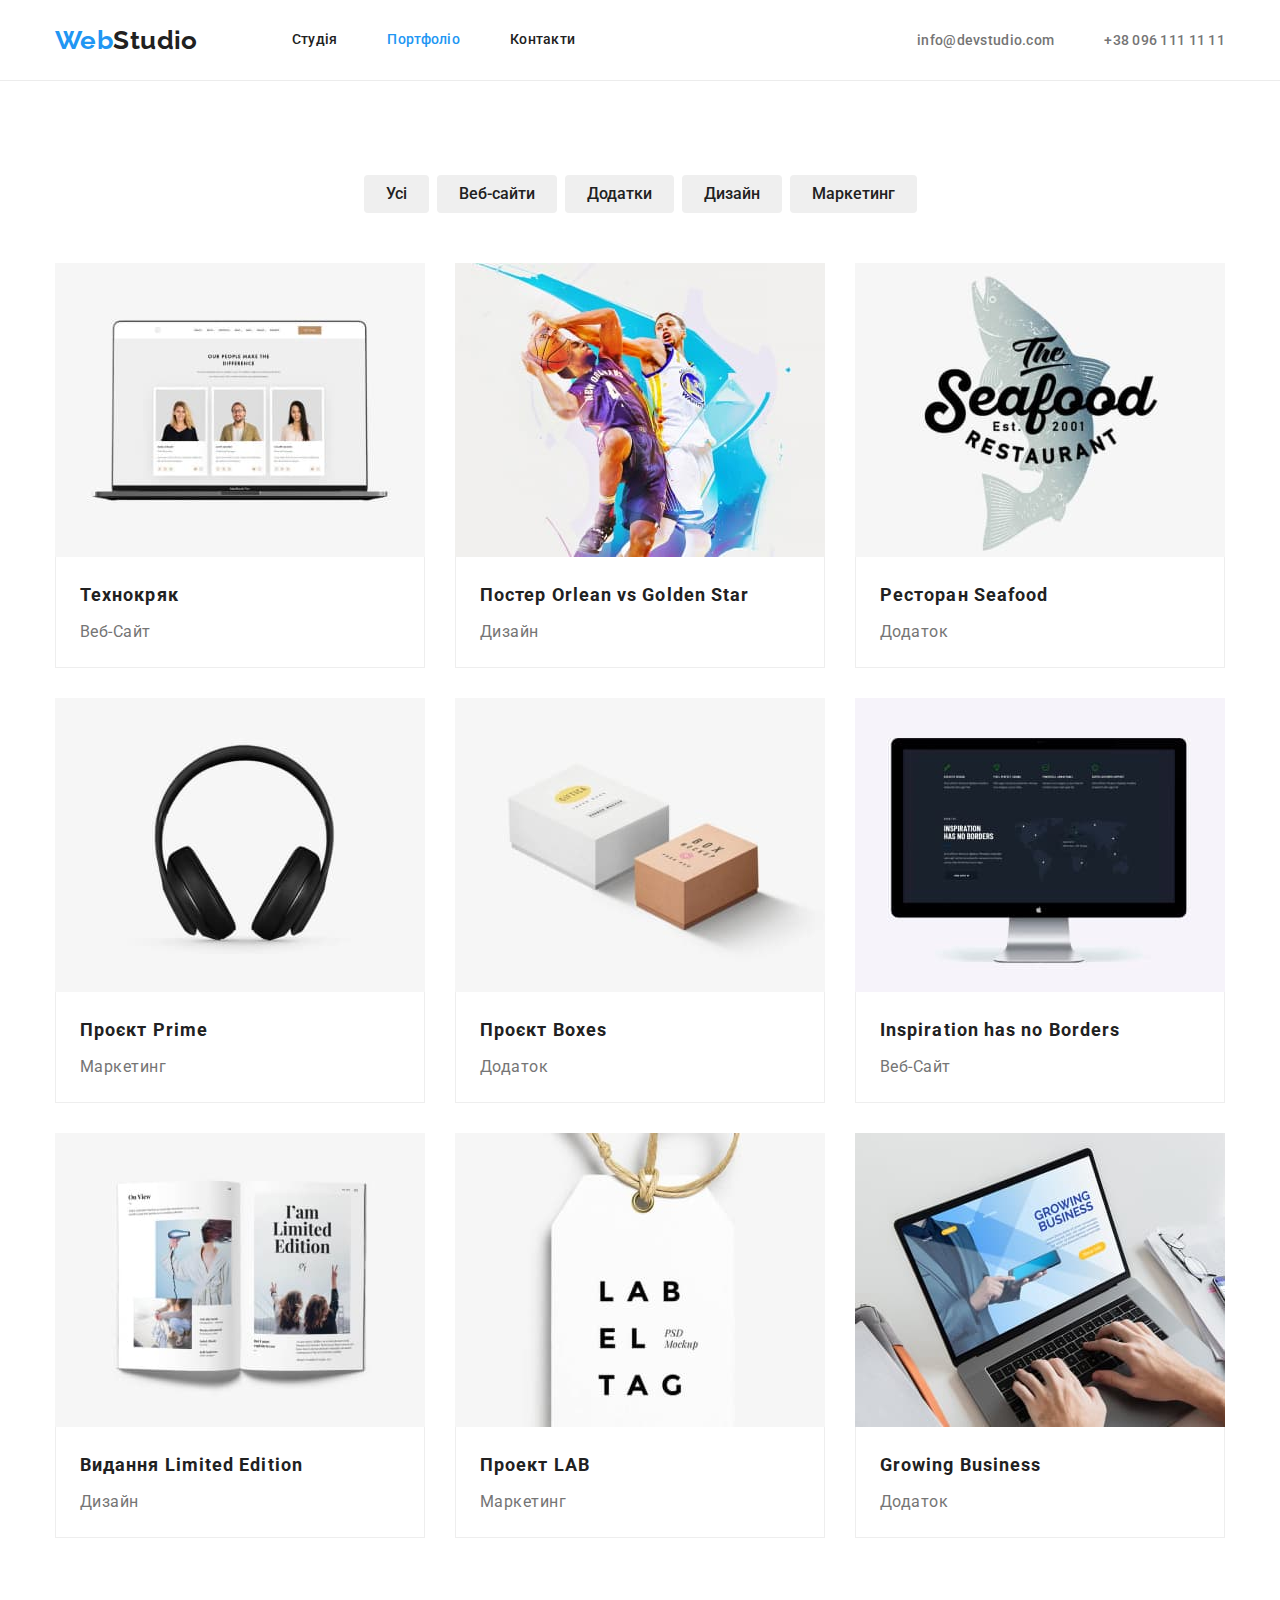
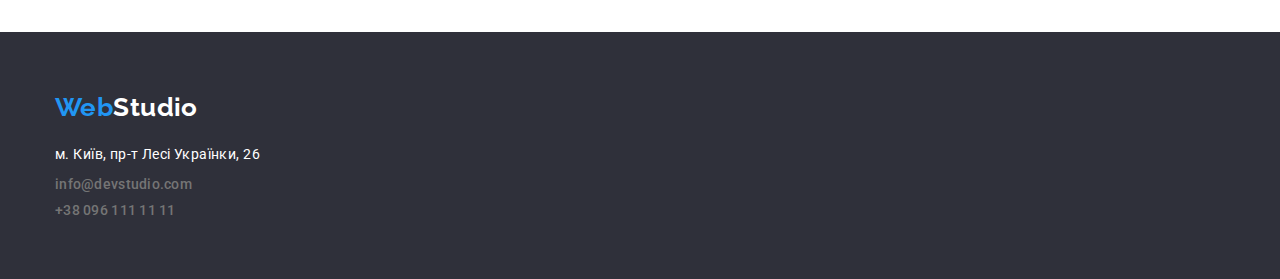
==== portfolio.html @ 371359d6 "переніс все з 3ї домашки" ====
<!DOCTYPE html>
<html lang="uk">
  <head>
    <meta charset="UTF-8" >
    <meta http-equiv="X-UA-Compatible" content="IE=edge" >
    <meta name="viewport" content="width=device-width, initial-scale=1.0" >
    <title>Портфоліо</title>
    <link
      rel="stylesheet"
      href="https://cdn.jsdelivr.net/npm/modern-normalize@1.1.0/modern-normalize.min.css"
    >
    <link rel="stylesheet" href="./css/styles.css" >
    <link rel="preconnect" href="https://fonts.googleapis.com" >
    <link rel="preconnect" href="https://fonts.gstatic.com" crossorigin >
    <link
      href="https://fonts.googleapis.com/css2?family=Raleway:wght@700&family=Roboto:wght@400;500;700;900&display=swap"
      rel="stylesheet"
    >
  </head>

  <body>
    <!--header-->
    <header class="page-header">
      <div class="container header-container">
        <nav class="page-nav">
          <a class="logo link" href="./index.html"
            >Web<span class="logo-black">Studio</span></a
          >
          <ul class="nav-list-menu list">
            <li class="menu-item">
              <a class="menu-link link" href="./index.html">студія</a>
            </li>
            <li class="menu-item">
              <a class="menu-link accent-color link" href="./portfolio.html"
                >портфоліо</a
              >
            </li>
            <li class="menu-item">
              <a class="menu-link link" href="">контакти</a>
            </li>
          </ul>
        </nav>
        <ul class="nav-contact-menu list">
          <li class="mail-item">
            <a class="mail-link link" href="mailto:info@devstudio.com"
              >info@devstudio.com</a
            >
          </li>
          <li class="phone-item">
            <a class="phone-number-link link" href="tel:+380961111111"
              >+38 096 111 11 11</a
            >
          </li>
        </ul>
      </div>
    </header>
    <!--main-->
    <main>
      <section class="section">
        <div class="container">
          <h1 class="visually-hidden">портфоліо</h1>
          <ul class="nav-list list">
            <li>
              <button class="nav-list-link" type="button">усі</button>
            </li>
            <li>
              <button class="nav-list-link" type="button">
                веб-<span class="text-trasform-none">сайти</span>
              </button>
            </li>
            <li>
              <button class="nav-list-link" type="button">додатки</button>
            </li>
            <li>
              <button class="nav-list-link" type="button">дизайн</button>
            </li>
            <li>
              <button class="nav-list-link" type="button">маркетинг</button>
            </li>
          </ul>
          <ul class="list-portfolio">
            <li class="item list">
              <a href="">
                <img
                  src="./images/img-portfolio/img1.jpg"
                  alt="ноутбук розробка"
                  width="370"
                >
                <div class="portfolio-description">
                  <h2 class="head-list">технокряк</h2>
                  <p class="paragraf-list">веб-сайт</p>
                </div>
              </a>
            </li>
            <li class="item list">
              <a href="">
                <img
                  src="./images/img-portfolio/img2.jpg"
                  alt="постер баскетбол"
                  width="370"
                >
                <div class="portfolio-description">
                  <h2 class="head-list">
                    постер<span lang="en">
                      orlean <span class="text-trasform-none">vs</span> golden
                      star</span
                    >
                  </h2>
                  <p class="paragraf-list">дизайн</p>
                </div>
              </a>
            </li>
            <li class="item list">
              <a href="">
                <img
                  src="./images/img-portfolio/img3.jpg"
                  alt="додаток ресторана"
                  width="370"
                >
                <div class="portfolio-description">
                  <h2 class="head-list">
                    ресторан <span lang="en"> seafood</span>
                  </h2>
                  <p class="paragraf-list">додаток</p>
                </div>
              </a>
            </li>
            <li class="item list">
              <a href="">
                <img
                  src="./images/img-portfolio/img4.jpg"
                  alt="навушники"
                  width="370"
                >
                <div class="portfolio-description">
                  <h2 class="head-list">
                    проєкт <span lang="en"> prime</span>
                  </h2>
                  <p class="paragraf-list">маркетинг</p>
                </div>
              </a>
            </li>
            <li class="item list">
              <a href="">
                <img
                  src="./images/img-portfolio/img5.jpg"
                  alt="дрібні коробочки"
                  width="370"
                >
                <div class="portfolio-description">
                  <h2 class="head-list">
                    проєкт <span lang="en"> boxes</span>
                  </h2>
                  <p class="paragraf-list">додаток</p>
                </div>
              </a>
            </li>
            <li class="item list">
              <a href="">
                <img
                  src="./images/img-portfolio/img6.jpg"
                  alt="монітор"
                  width="370"
                >
                <div class="portfolio-description">
                  <h2 class="head-list">
                    <span lang="en"
                      >inspiration
                      <span class="text-trasform-none">has no</span>
                      borders</span
                    >
                  </h2>
                  <p class="paragraf-list">веб-сайт</p>
                </div>
              </a>
            </li>
            <li class="item list">
              <a href="">
                <img
                  src="./images/img-portfolio/img7.jpg"
                  alt="книга"
                  width="370"
                >
                <div class="portfolio-description">
                  <h2 class="head-list">
                    видання <span lang="en"> limited edition</span>
                  </h2>
                  <p class="paragraf-list">дизайн</p>
                </div>
              </a>
            </li>
            <li class="item list">
              <a href="">
                <img
                  src="./images/img-portfolio/img8.jpg"
                  alt="бірка дизайн"
                  width="370"
                >
                <div class="portfolio-description">
                  <h2 class="head-list">
                    проект<span lang="en">
                      <span class="text-transform-up">lab</span></span
                    >
                  </h2>
                  <p class="paragraf-list">маркетинг</p>
                </div>
              </a>
            </li>
            <li class="item list">
              <a href="">
                <img
                  src="./images/img-portfolio/img9.jpg"
                  alt="ноутбук додаток"
                  width="370"
                >
                <div class="portfolio-description">
                  <h2 class="head-list">
                    <span lang="en"> growing business</span>
                  </h2>
                  <p class="paragraf-list">додаток</p>
                </div>
              </a>
            </li>
          </ul>
        </div>  
      </section>
    </main>
    <!--footer-->
    <footer class="page-footer">
      <div class="container">
        <a class="logo-footer link" href="./index.html"
          >Web<span class="logo-white">Studio</span></a
        >
        <address class="address">
          <ul class="contact-list list">
            <li class="contact-item">
              <a
                class="address-link link"
                href="https://goo.gl/maps/MjFmagzTwZB6WULo7"
                target="_blank"
                rel="noopener nofollow noreferrer"
                >м. Київ, пр-т Лесі Українки, 26
              </a>
            </li>
            <li class="footer-mail-item">
              <a class="footer-mail-link link" href="mailto:info@devstudio.com"
                >info@devstudio.com</a
              >
            </li>
            <li class="footer-phone-item">
              <a class="footer-phone-number-link link" href="tel:+380961111111"
                >+38 096 111 11 11</a
              >
            </li>
          </ul>
        </address>
      </div>
    </footer>
  </body>
</html>
---- css/styles.css ----
/*змінні кольорів*/
:root { /* color */
    --button-color-blue: #2196F3;
    --background-color-white: #ffffff;
    --background-color-dark: #2F303A;
    --background-color-light: #ECECEC;
    --background-color-team: #F5F4FA;
    --main-text-color-gray: #757575;
    --main-text-color-black: #212121;
    --logo-text-color-blue: #2196F3;
    --logo-text-color-black: #212121;
    --hover-focus-color-blue: #2196F3;

    /* font */
    --primary-font: 'Roboto', sans-serif;
}
h1, h2, h3, h4, h5, h6, p, ul {
    margin: 0;
}

/*    зміна курсора    */
button {
    cursor: pointer;
    font-family: inherit;
} 

/*    Підреслювання  вимк    */
.link {
    text-decoration: none;
}
a {
    text-decoration: none;
    color: #212121;
}
/*    маркер списку  вимк    */
.list {
    list-style: none;
    padding: 0;
} 

body {
    background-color: var(--background-color-white);
    font-family: var(--primary-font);
    font-size: 14px;
    letter-spacing: 0.03em;
}
.container {
    width: 1200px;
    margin: 0 auto;
    padding: 0 15px;
}
.section {
    padding-top: 94px;
    padding-bottom: 94px;
}

/*    header   */

nav a {
    display: block;
    padding-top: 32px;
    padding-bottom: 32px;
}
.page-header {
    background-color: var(--background-color-white);
    border-bottom: 1px solid #ECECEC;
}
.page-nav {
    display: flex;
    align-items: center;
}
.header-container {
    display: flex;
    justify-content: space-between;
    align-items: center;
}
/* logo */

.logo {
    font-family: 'Raleway';
    font-weight: 700;
    font-size: 26px;
    line-height: 1.19;
    color: var(--logo-text-color-blue);
    margin-right: 94px;
    padding-top: 24px;
    padding-bottom: 24px;

}
.logo-black {
    color: var(--logo-text-color-black);
}
/* nav */
.nav-list-menu {
    display: flex;
    text-transform: capitalize;
} 
.menu-item {
    margin-right: 50px;
}
.menu-link {
    font-weight: 500;
    line-height: 1.14;
    letter-spacing: 0.02em;
}
.accent-color {
    color: #2196F3;
}

.nav-contact-menu {
    display: flex;
}
/*    Hover Focus  header  */
.menu-link:hover,
.menu-link:focus,
.mail-link:hover,
.mail-link:focus,
.phone-number-link:hover,
.phone-number-link:focus {
    color: var(--hover-focus-color-blue);
}

/*    Посилання на mail     */
.mail-item {
    margin-right: 50px;
}

.mail-link {
    font-weight: 500;
    line-height: 1.14;
    letter-spacing: 0.02em;
    color: var(--main-text-color-gray);
}                   
/*    Посилання на phone    */
.phone-number-link {
    font-weight: 500;
    line-height: 1.14;
    letter-spacing: 0.02em;
    color:var(--main-text-color-gray);
}

/*    MAIN section--HERO SECTION    */
img {
    display: block;
}
.hero-section {
    background-color: var(--background-color-dark);
    padding: 200px 0 200px 0;
}

.hero-title {
    width: 696px;
    margin-left: auto;
    margin-right: auto;
    margin-bottom: 30px;
    text-align: center;
    text-transform: uppercase;
    font-weight: 900;
    font-size: 44px;
    line-height: 1.36;
    letter-spacing: 0.06em;
    color: var(--background-color-white);
}
.modal-button {
    width: 216px;
    height: 50px;
    font-weight: 700;
    font-size: 16px;
    line-height: 1.9;
    color: #ffffff;
    background-color: var(--button-color-blue);
    border-radius: 4px;
    box-shadow: 0px 4px 4px rgba(0, 0, 0, 0.15);
    display: block;
    margin-left: auto;
    margin-right: auto;
    border: none;


}
.modal-button:hover, 
.modal-button:focus {
    background-color: #188CE8;
}
/*    MAIN section--Особливості    */

/* правильно ховаєм заголовок h1 */
.visually-hidden {
    position: absolute;
    width: 1px;
    height: 1px;
    margin: -1px;
    border: 0;
    padding: 0;

    white-space: nowrap;
    clip-path: inset(100%);
    clip: rect(0 0 0 0);
    overflow: hidden;
}
.feature {
    width: 270px;
}
.list-feature {
    display: flex;
    gap: 30px;
    justify-content: space-between;
}
.feature-head {
    font-size: 14px;
    font-weight: 700;
    line-height: 1.14;
    text-transform: uppercase;
    color: var(--main-text-color-black);
    margin-bottom: 10px;
}
.deskription-feature {
    line-height: 1.71;
    color: var(--main-text-color-gray)
}

/*    Main section--Чим ми займаємося    */
.title-image-work {
    display: flex;
    justify-content: center;
    font-weight: 700;
    font-size: 36px;
    line-height: 1.7;
    color: var(--main-text-color-black);
}
.image-list {
    margin-top: 50px;
    display: flex;
    justify-content: space-between;
    gap: 30px;

}
.we-do-section {
    padding-top: 0;
}

/*     Main section--Наша команда    */
.team-section {
    background-color: var(--background-color-team);
} 
.title-team-section {
    font-weight: 700;
    font-size: 36px;
    line-height: 1.7;
    color: var(--main-text-color-black);
    display: flex;
    justify-content: center;
}

.list-team {
    display: flex;
    gap: 30px;
    justify-content: space-between;
    margin-top: 50px;
    
}
.list-team:last-child {
}
.team-description {
    padding: 30px 0;
}
.team {
    background-color: var(--background-color-white);
    width: 270px;
    height: 368px;
    box-shadow: 0px 1px 3px rgba(0, 0, 0, 0.12),
     0px 1px 1px rgba(0, 0, 0, 0.14),
     0px 2px 1px rgba(0, 0, 0, 0.2);
    border-radius: 0px 0px 4px 4px;
}
.head-member-team {
    font-weight: 500;
    font-size: 16px;
    line-height: 1.19;
    color: var(--main-text-color-black);
    display: flex;
    justify-content: center;
    text-transform: capitalize;
}
.post-member-team {
    font-size: 16px;
    line-height: 1.19;
    color: var(--main-text-color-gray);
    display: flex;
    justify-content: center;
    text-transform: capitalize;
    margin-top: 10px;
}



/*    Portfolio   main */

/* список навигации*/
.nav-list {
    display: flex;
    justify-content: center;
    gap: 8px;
}
.nav-list-link {
    text-transform: capitalize;
    border: none;
    border-radius: 4px;
    font-family: inherit;
    font-weight: 500;
    font-size: 16px;
    line-height: 1.6;
    color: var(--main-text-color-black);
    height: 38px;
    padding-left: 22px;
    padding-right: 22px;

}
.text-trasform-none {
    text-transform: lowercase;
} 
.text-transform-up {
    text-transform: uppercase;
}
.item-link {
    text-transform: capitalize;
    font-family: 'Roboto';
    font-style: normal;
    font-weight: 500;
    font-size: 16px;
    line-height: 26px;
    text-align: center;
    color: var(--main-text-color-black);
}
.nav-list-link:hover,
.nav-list-link:focus {
    background-color: var(--hover-focus-color-blue);
    color: #FFFFFF;
    box-shadow: 0px 3px 1px rgba(0, 0, 0, 0.1),
     0px 1px 2px rgba(0, 0, 0, 0.08),
     0px 2px 2px rgba(0, 0, 0, 0.12);
}


/*portfolio Maine content */


.list-portfolio {
    display: flex;
    flex-wrap: wrap;
    gap: 30px;
    justify-content: center;
    padding: 0;
    margin-top: 50px;
} 

.item {
    width: 370px;
    box-sizing: border-box;
    background: var(--background-color-white);
}
.head-list {
    text-transform: capitalize;
    font-size: 18px;
    line-height: 36px;
    letter-spacing: 0.06em;
    
}
.paragraf-list {
    text-transform: capitalize;
    color: var(--main-text-color-gray);
    padding-top: 4px;
    font-size: 16px;
    line-height: 30px;
    letter-spacing: 0.03em;
}
.portfolio-description {
    padding: 20px 24px;
    border-left: 1px solid #EEEEEE;
    border-right: 1px solid #EEEEEE;
    border-bottom: 1px solid #EEEEEE;
}



/*    Footer    */
.page-footer {
    display: block;
    background-color: var(--background-color-dark);
    display: flex;
    flex-direction: column;
    justify-content: center;
    padding-top: 60px;
    padding-bottom: 60px;
}

.logo-footer {
    font-family: 'Raleway';
    font-weight: 700;
    font-size: 26px;
    line-height: 1.19;
    color: var(--logo-text-color-blue);
    display: block;

}

.logo-white {
    color: #FFFFFF;
}

.address {
    font-style: normal;
    margin-top: 20px;

}

.contact-list {
    display: flex;
    justify-content: space-between;
    flex-direction: column;

}


.address-link {
    line-height: 1.7;
    color: #FFFFFF;
}
.footer-mail-item {
    margin-top: 9px;
}

.footer-mail-link {
    font-weight: 500;
    line-height: 1.14;
    letter-spacing: 0.02em;
    color: var(--main-text-color-gray);
}

.footer-phone-number-link {
    font-weight: 500;
    line-height: 1.14;
    letter-spacing: 0.02em;
    ;
    color: var(--main-text-color-gray);
}
.footer-phone-item {
    margin-top: 9px;
}
.address-link:hover,
.address-link:focus,
.footer-mail-link:hover,
.footer-mail-link:focus,
.footer-phone-number-link:hover,
.footer-phone-number-link:focus {
    color: var(--button-color-blue);
}
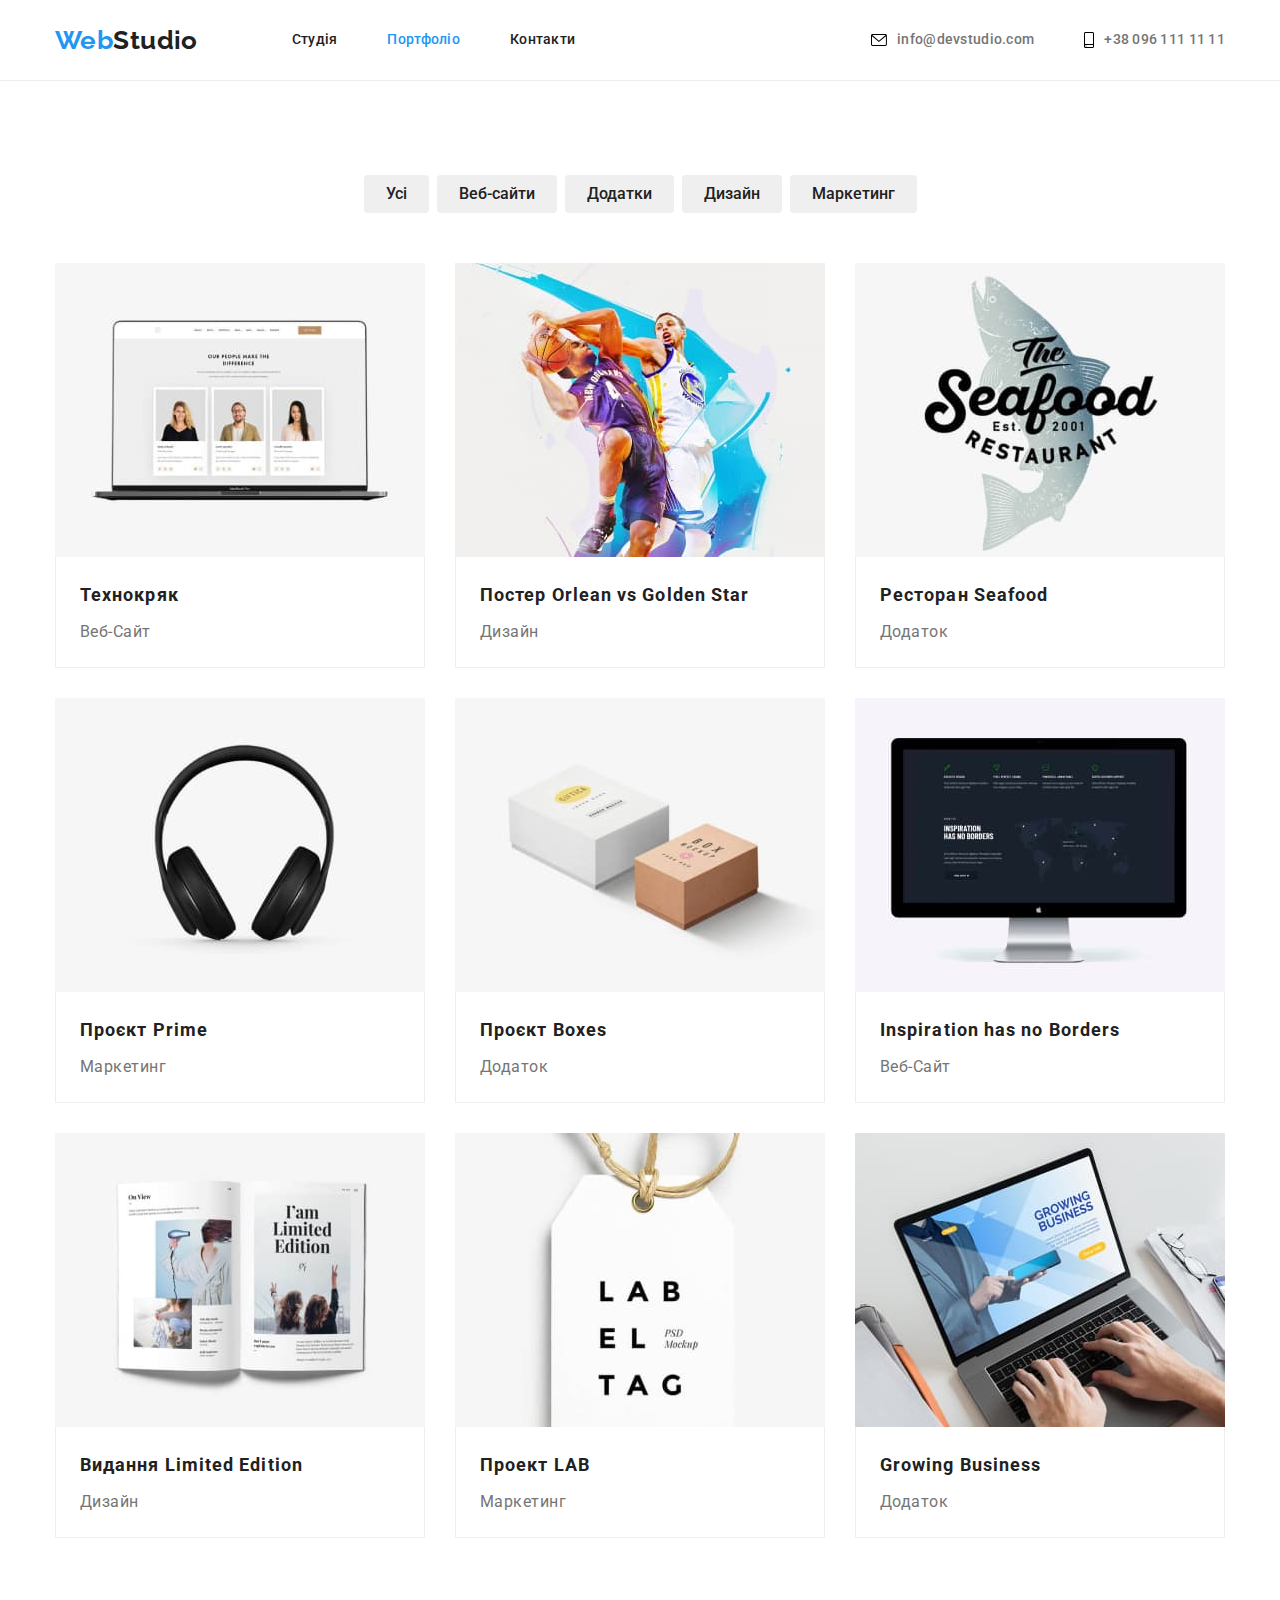
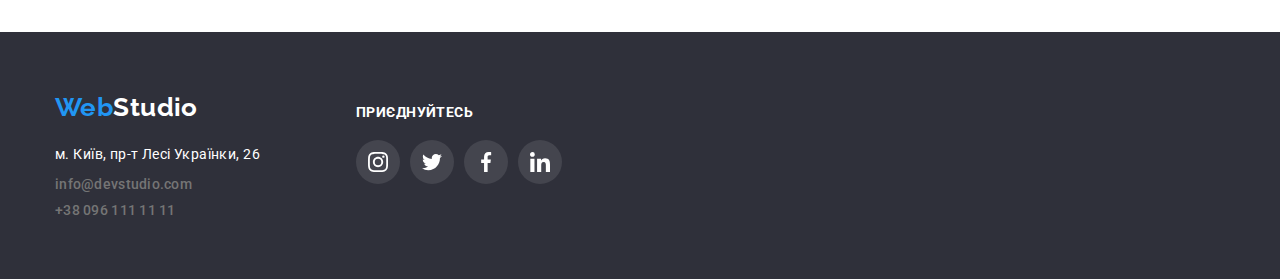
==== commit 39c9c5f5: "made by HW4" ====
--- a/portfolio.html
+++ b/portfolio.html
@@ -28,12 +28,12 @@
           >
           <ul class="nav-list-menu list">
             <li class="menu-item">
-              <a class="menu-link link" href="./index.html">студія</a>
+              <a class="menu-link link" href="./index.html"
+                >студія</a
+              >
             </li>
             <li class="menu-item">
-              <a class="menu-link accent-color link" href="./portfolio.html"
-                >портфоліо</a
-              >
+              <a class="menu-link link accent-color" href="./portfolio.html">портфоліо</a>
             </li>
             <li class="menu-item">
               <a class="menu-link link" href="">контакти</a>
@@ -42,11 +42,17 @@
         </nav>
         <ul class="nav-contact-menu list">
           <li class="mail-item">
+            <svg class="icons-header" width="16" height="12">
+              <use href="./images/icons.svg#icon-envelope"></use>
+            </svg>
             <a class="mail-link link" href="mailto:info@devstudio.com"
               >info@devstudio.com</a
             >
           </li>
           <li class="phone-item">
+            <svg class="icons-header" width="10" height="16">
+              <use href="./images/icons.svg#icon-smartphone"></use>
+            </svg>
             <a class="phone-number-link link" href="tel:+380961111111"
               >+38 096 111 11 11</a
             >
@@ -228,32 +234,94 @@
     <!--footer-->
     <footer class="page-footer">
       <div class="container">
-        <a class="logo-footer link" href="./index.html"
-          >Web<span class="logo-white">Studio</span></a
-        >
-        <address class="address">
-          <ul class="contact-list list">
-            <li class="contact-item">
-              <a
-                class="address-link link"
-                href="https://goo.gl/maps/MjFmagzTwZB6WULo7"
-                target="_blank"
-                rel="noopener nofollow noreferrer"
-                >м. Київ, пр-т Лесі Українки, 26
-              </a>
-            </li>
-            <li class="footer-mail-item">
-              <a class="footer-mail-link link" href="mailto:info@devstudio.com"
-                >info@devstudio.com</a
-              >
-            </li>
-            <li class="footer-phone-item">
-              <a class="footer-phone-number-link link" href="tel:+380961111111"
-                >+38 096 111 11 11</a
-              >
-            </li>
-          </ul>
-        </address>
+        <div class="footer-container">
+          <section class="section-address">
+            <a class="logo-footer link" href="./index.html"
+              >Web<span class="logo-white">Studio</span></a
+            >
+            <address class="address">
+              <ul class="contact-list list">
+                <li class="contact-item">
+                  <a
+                    class="address-link link"
+                    href="https://goo.gl/maps/MjFmagzTwZB6WULo7"
+                    target="_blank"
+                    rel="noopener nofollow noreferrer"
+                    >м. Київ, пр-т Лесі Українки, 26
+                  </a>
+                </li>
+                <li class="footer-mail-item">
+                  <a class="footer-mail-link link" href="mailto:info@devstudio.com"
+                    >info@devstudio.com</a
+                  >
+                </li>
+                <li class="footer-phone-item">
+                  <a class="footer-phone-link link" href="tel:+380961111111"
+                    >+38 096 111 11 11</a
+                  >
+                </li>
+              </ul>
+            </address>
+          </section>
+          <!-- social-list -->
+          <section class="section-social-link">
+            <h3 class="social-link-title">приєднуйтесь</h3>
+            <ul class="social-list-footer list">
+              <li>
+                <a
+                  class="social-link-dark link"
+                  href="https://www.instagram.com"
+                  target="_blank"
+                  rel="nofollow noopener noreferrer"
+                  aria-label="Instagram"
+                >
+                  <svg class="social-icons-footer" width="20" height="20">
+                    <use href="./images/icons.svg#icon-instagram"></use>
+                  </svg>
+                </a>
+              </li>
+              <li>
+                <a
+                  class="social-link-dark link"
+                  href="https://www.twitter.com"
+                  target="_blank"
+                  rel="nofollow noopener noreferrer"
+                  aria-label="Twitter"
+                >
+                  <svg class="social-icons-footer" width="20" height="20">
+                    <use href="./images/icons.svg#icon-twitter"></use>
+                  </svg>
+                </a>
+              </li>
+              <li>
+                <a
+                  class="social-link-dark link"
+                  href="https://www.facebook.com"
+                  target="_blank"
+                  rel="nofollow noopener noreferrer"
+                  aria-label="Facebook"
+                >
+                  <svg class="social-icons-footer" width="20" height="20">
+                    <use href="./images/icons.svg#icon-facebook"></use>
+                  </svg>
+                </a>
+              </li>
+              <li>
+                <a
+                  class="social-link-dark link"
+                  href="https://www.linkedin.com"
+                  target="_blank"
+                  rel="nofollow noopener noreferrer"
+                  aria-label="Linkedin"
+                >
+                  <svg class="social-icons-footer" width="20" height="20">
+                    <use href="./images/icons.svg#icon-linkedin"></use>
+                  </svg>
+                </a>
+              </li>
+            </ul>
+          </section>
+        </div>
       </div>
     </footer>
   </body>
--- a/css/styles.css
+++ b/css/styles.css
@@ -119,11 +119,27 @@
 .phone-number-link:focus {
     color: var(--hover-focus-color-blue);
 }
+.mail-item:hover,
+.phone-item:hover .icons-header {
+    fill: var(--hover-focus-color-blue);
+}
 
 /*    Посилання на mail     */
 .mail-item {
     margin-right: 50px;
-}
+    display: flex;
+    align-items: center;
+}
+
+
+.phone-item {
+    display: flex;
+    align-items: center;
+}
+.icons-header {
+    margin-right: 10px;
+}
+
 
 .mail-link {
     font-weight: 500;
@@ -144,8 +160,11 @@
     display: block;
 }
 .hero-section {
+    padding: 200px 0 200px 0;
+    max-width: 1600px;
+    background-image: linear-gradient(rgba(47, 48, 58, 0.1), rgba(47, 48, 58, 0.4)), url('../images/Img.jpg');
     background-color: var(--background-color-dark);
-    padding: 200px 0 200px 0;
+    
 }
 
 .hero-title {
@@ -176,13 +195,12 @@
     margin-right: auto;
     border: none;
 
-
 }
 .modal-button:hover, 
 .modal-button:focus {
     background-color: #188CE8;
 }
-/*    MAIN section--Особливості    */
+/* FEATURES*/
 
 /* правильно ховаєм заголовок h1 */
 .visually-hidden {
@@ -192,7 +210,6 @@
     margin: -1px;
     border: 0;
     padding: 0;
-
     white-space: nowrap;
     clip-path: inset(100%);
     clip: rect(0 0 0 0);
@@ -205,6 +222,19 @@
     display: flex;
     gap: 30px;
     justify-content: space-between;
+}
+.features-container {
+    display: flex;
+    margin: auto;
+    width: 270px;
+    height: 120px;
+    background: #F5F4FA;
+    border-radius: 4px;
+    
+}
+.feature-icons {
+    display: block;
+    margin: auto;
 }
 .feature-head {
     font-size: 14px;
@@ -212,11 +242,12 @@
     line-height: 1.14;
     text-transform: uppercase;
     color: var(--main-text-color-black);
-    margin-bottom: 10px;
+    margin-top: 30px;
 }
 .deskription-feature {
     line-height: 1.71;
-    color: var(--main-text-color-gray)
+    color: var(--main-text-color-gray);
+    margin-top: 10px;
 }
 
 /*    Main section--Чим ми займаємося    */
@@ -239,7 +270,7 @@
     padding-top: 0;
 }
 
-/*     Main section--Наша команда    */
+/* Наша команда */
 .team-section {
     background-color: var(--background-color-team);
 } 
@@ -257,9 +288,6 @@
     gap: 30px;
     justify-content: space-between;
     margin-top: 50px;
-    
-}
-.list-team:last-child {
 }
 .team-description {
     padding: 30px 0;
@@ -267,7 +295,7 @@
 .team {
     background-color: var(--background-color-white);
     width: 270px;
-    height: 368px;
+    height: 428px;
     box-shadow: 0px 1px 3px rgba(0, 0, 0, 0.12),
      0px 1px 1px rgba(0, 0, 0, 0.14),
      0px 2px 1px rgba(0, 0, 0, 0.2);
@@ -291,8 +319,70 @@
     text-transform: capitalize;
     margin-top: 10px;
 }
-
-
+/* social-list */
+.social-list {
+    display: flex;
+    justify-content: center;
+    gap: 10px;
+    margin-top: 16px;
+}
+.social-link {
+    display: flex;
+    align-items: center;
+    justify-content: center;
+    width: 44px;
+    height: 44px;
+    color: #AFB1B8;
+    background-color: #FFFFFF;
+    border-radius: 50%;
+}
+.social-icons {
+   fill: currentColor;
+}
+/* hover/focus */
+.social-link:hover,
+.social-link:focus {
+    background-color: #2196F3;
+}
+.social-link:hover .social-icons {
+    fill: #fff; 
+}
+.social-link:focus .social-icons {
+    fill: #fff;
+}
+/* client-list */
+.clients-title {
+    display: flex;
+    justify-content: center;
+    font-size: 36px;
+    letter-spacing: 0.03em;
+    color: #212121;
+}
+.clients-list {
+    display: flex;
+    justify-content: center;
+    align-items: center;
+    gap: 30px;
+    margin-top: 50px;
+}
+.clients-link {
+    width: 170px;
+    height: 92px;
+    display: flex;
+    justify-content: center;
+    align-items: center;
+    border: 1px solid #AFB1B8;
+    border-radius: 4px;
+    color: #AFB1B8;
+}
+.client-icon {
+    fill: currentColor;
+}
+.clients-link:hover,
+.clients-link:focus {
+    border-color: var(--hover-focus-color-blue);
+    color: var(--hover-focus-color-blue);
+}
 
 /*    Portfolio   main */
 
@@ -341,9 +431,7 @@
      0px 2px 2px rgba(0, 0, 0, 0.12);
 }
 
-
 /*portfolio Maine content */
-
 
 .list-portfolio {
     display: flex;
@@ -358,6 +446,10 @@
     width: 370px;
     box-sizing: border-box;
     background: var(--background-color-white);
+}
+.item:hover,
+item:focus {
+    box-shadow: 0px 1px 1px rgba(0, 0, 0, 0.12), 0px 4px 4px rgba(0, 0, 0, 0.06), 1px 4px 6px rgba(0, 0, 0, 0.16);
 }
 .head-list {
     text-transform: capitalize;
@@ -409,8 +501,10 @@
 }
 
 .address {
+    width: 231px;
     font-style: normal;
     margin-top: 20px;
+
 
 }
 
@@ -437,7 +531,7 @@
     color: var(--main-text-color-gray);
 }
 
-.footer-phone-number-link {
+.footer-phone-link {
     font-weight: 500;
     line-height: 1.14;
     letter-spacing: 0.02em;
@@ -451,7 +545,59 @@
 .address-link:focus,
 .footer-mail-link:hover,
 .footer-mail-link:focus,
-.footer-phone-number-link:hover,
-.footer-phone-number-link:focus {
+.footer-phone-link:hover,
+.footer-phone-link:focus {
     color: var(--button-color-blue);
-}+}
+/* social-link-footer */
+.footer-container {
+    display: flex;
+    gap: 70px;
+
+}
+.section-address {
+
+}
+.section-social-link {
+    display: flex;
+    flex-direction: column;
+    justify-content: space-between;
+    width: 206px;
+    height: 80px;
+    margin-top: 12px;
+}
+
+.social-link-footer {
+   display: flex;
+}
+
+.social-link-title {
+font-size: 14px;
+text-transform: uppercase;
+color: #FFFFFF;
+}
+.social-list-footer {
+    display: flex;
+    gap: 10px;
+}
+
+.social-link-dark {
+    display: flex;
+    align-items: center;
+    justify-content: center;
+    width: 44px;
+    height: 44px;
+    color: #ffffff;
+    background: rgba(255, 255, 255, 0.1);
+    border-radius: 50%;
+}
+
+.social-icons-footer {
+    fill: currentColor;
+}
+
+/* hover/focus */
+.social-link-dark:hover,
+.social-link-dark:focus {
+    background-color: #2196F3;
+}
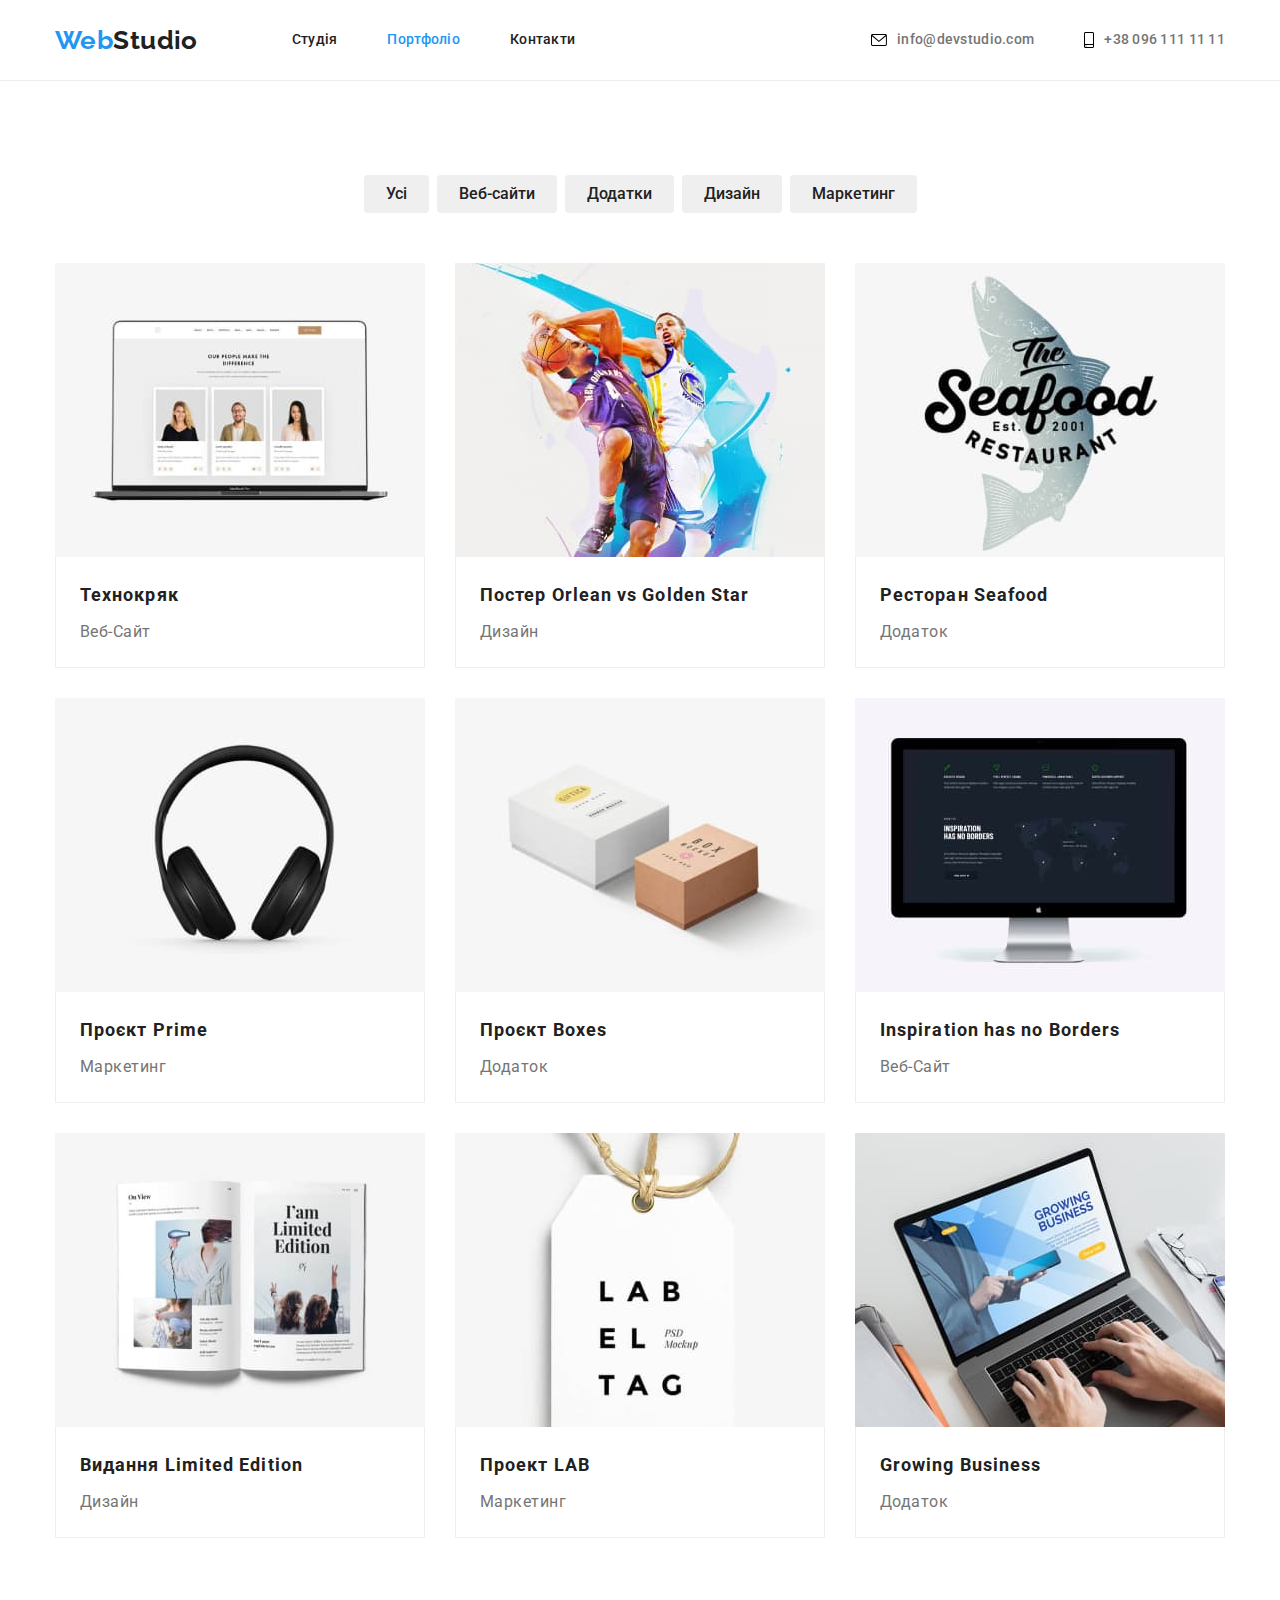
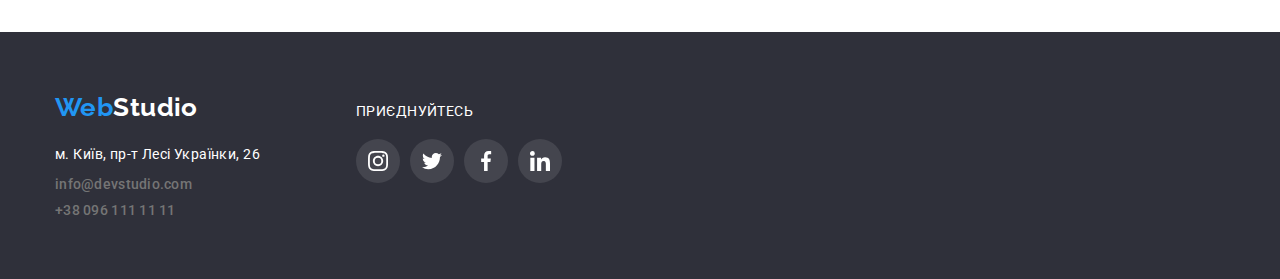
==== commit 9371d223: "fix by footer & features" ====
--- a/portfolio.html
+++ b/portfolio.html
@@ -28,12 +28,12 @@
           >
           <ul class="nav-list-menu list">
             <li class="menu-item">
-              <a class="menu-link link" href="./index.html"
-                >студія</a
+              <a class="menu-link link" href="./index.html">студія</a>
+            </li>
+            <li class="menu-item">
+              <a class="menu-link link accent-color" href="./portfolio.html"
+                >портфоліо</a
               >
-            </li>
-            <li class="menu-item">
-              <a class="menu-link link accent-color" href="./portfolio.html">портфоліо</a>
             </li>
             <li class="menu-item">
               <a class="menu-link link" href="">контакти</a>
@@ -228,14 +228,15 @@
               </a>
             </li>
           </ul>
-        </div>  
+        </div>
       </section>
     </main>
     <!--footer-->
     <footer class="page-footer">
-      <div class="container">
+      <div class="container ">
         <div class="footer-container">
-          <section class="section-address">
+          <div class="section-address">
+            <h2 class="visually-hidden">контакти</h2>
             <a class="logo-footer link" href="./index.html"
               >Web<span class="logo-white">Studio</span></a
             >
@@ -251,7 +252,9 @@
                   </a>
                 </li>
                 <li class="footer-mail-item">
-                  <a class="footer-mail-link link" href="mailto:info@devstudio.com"
+                  <a
+                    class="footer-mail-link link"
+                    href="mailto:info@devstudio.com"
                     >info@devstudio.com</a
                   >
                 </li>
@@ -262,10 +265,10 @@
                 </li>
               </ul>
             </address>
-          </section>
+          </div>
           <!-- social-list -->
-          <section class="section-social-link">
-            <h3 class="social-link-title">приєднуйтесь</h3>
+          <div class="section-social-link">
+            <p class="social-link-title">приєднуйтесь</p>
             <ul class="social-list-footer list">
               <li>
                 <a
@@ -320,7 +323,7 @@
                 </a>
               </li>
             </ul>
-          </section>
+          </div>
         </div>
       </div>
     </footer>
--- a/css/styles.css
+++ b/css/styles.css
@@ -202,7 +202,7 @@
 }
 /* FEATURES*/
 
-/* правильно ховаєм заголовок h1 */
+/* правильно ховаєм заголовок */
 .visually-hidden {
     position: absolute;
     width: 1px;
@@ -225,7 +225,8 @@
 }
 .features-container {
     display: flex;
-    margin: auto;
+    justify-content: center;
+    align-items: center;
     width: 270px;
     height: 120px;
     background: #F5F4FA;
@@ -234,7 +235,7 @@
 }
 .feature-icons {
     display: block;
-    margin: auto;
+    
 }
 .feature-head {
     font-size: 14px;
@@ -499,7 +500,9 @@
 .logo-white {
     color: #FFFFFF;
 }
-
+.contact-futer {
+
+}
 .address {
     width: 231px;
     font-style: normal;
@@ -553,9 +556,8 @@
 .footer-container {
     display: flex;
     gap: 70px;
-
-}
-.section-address {
+    align-items: baseline;
+    
 
 }
 .section-social-link {
@@ -564,7 +566,6 @@
     justify-content: space-between;
     width: 206px;
     height: 80px;
-    margin-top: 12px;
 }
 
 .social-link-footer {
